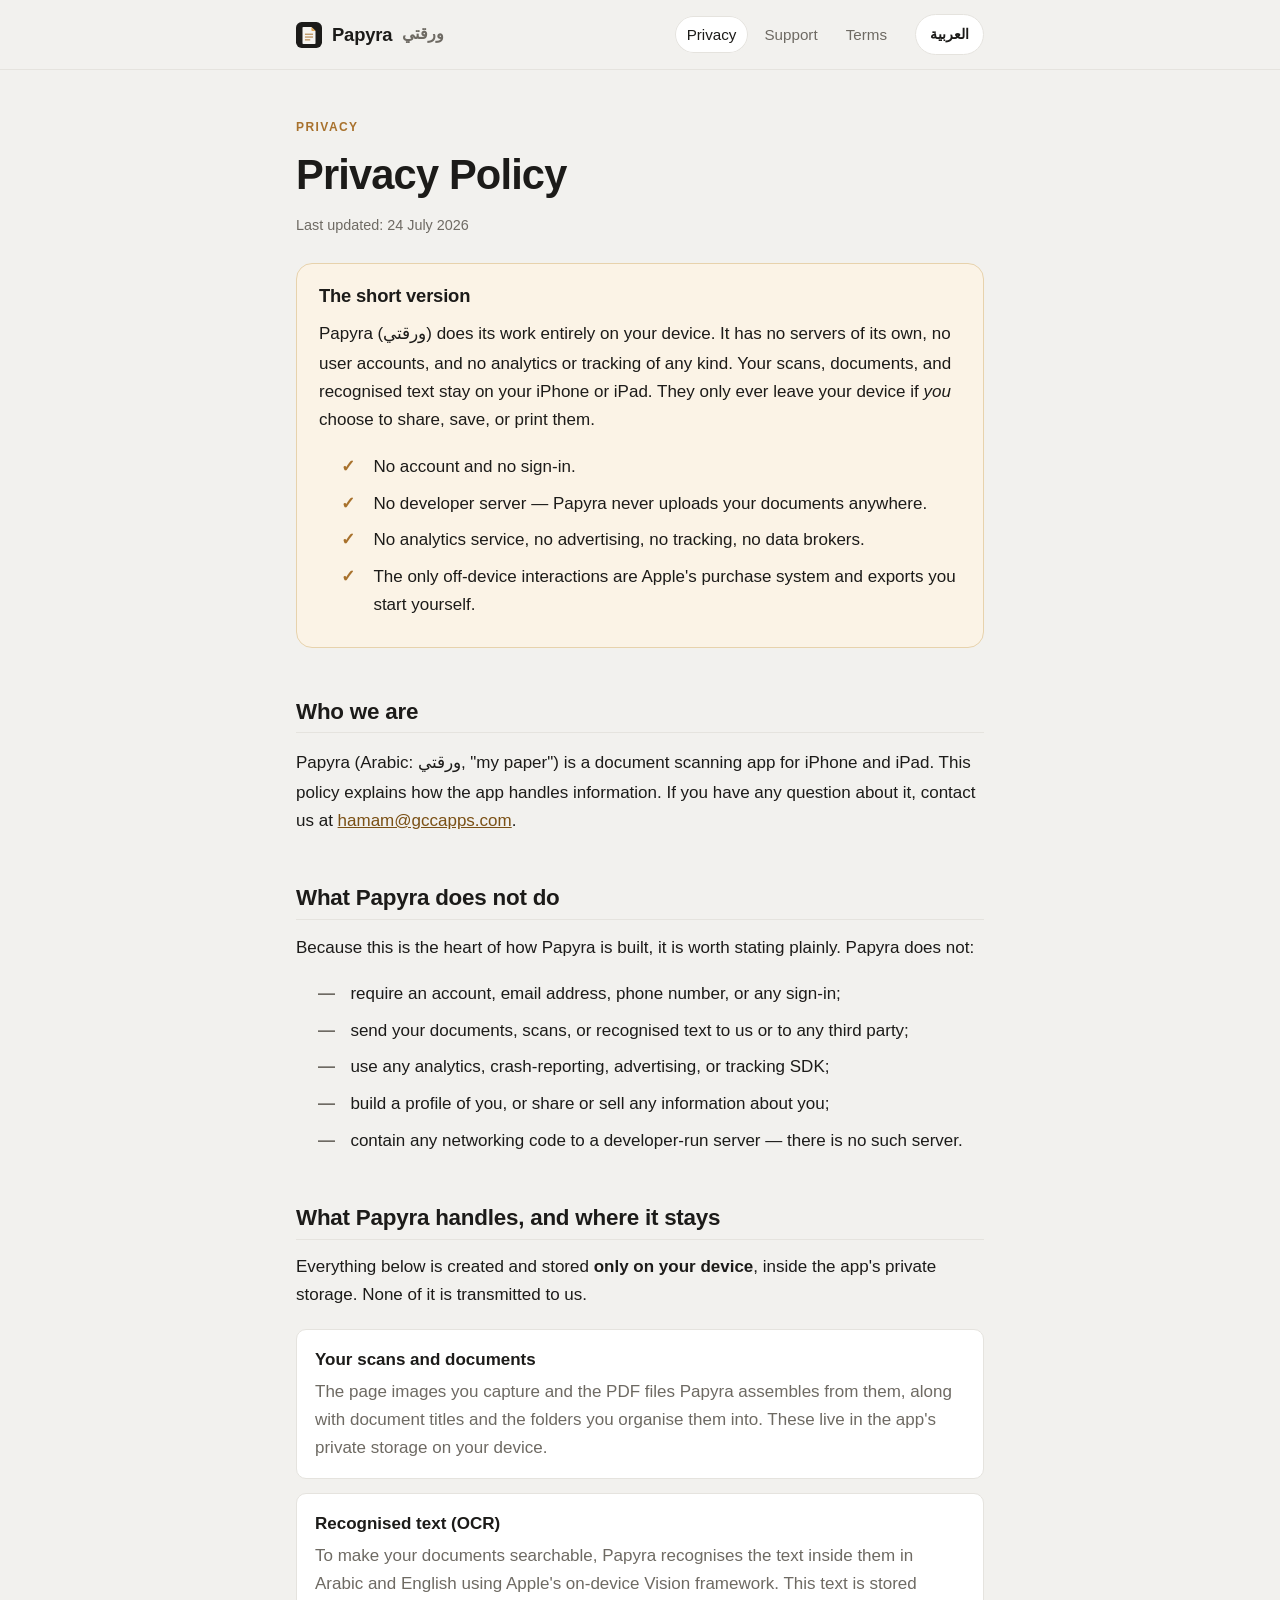
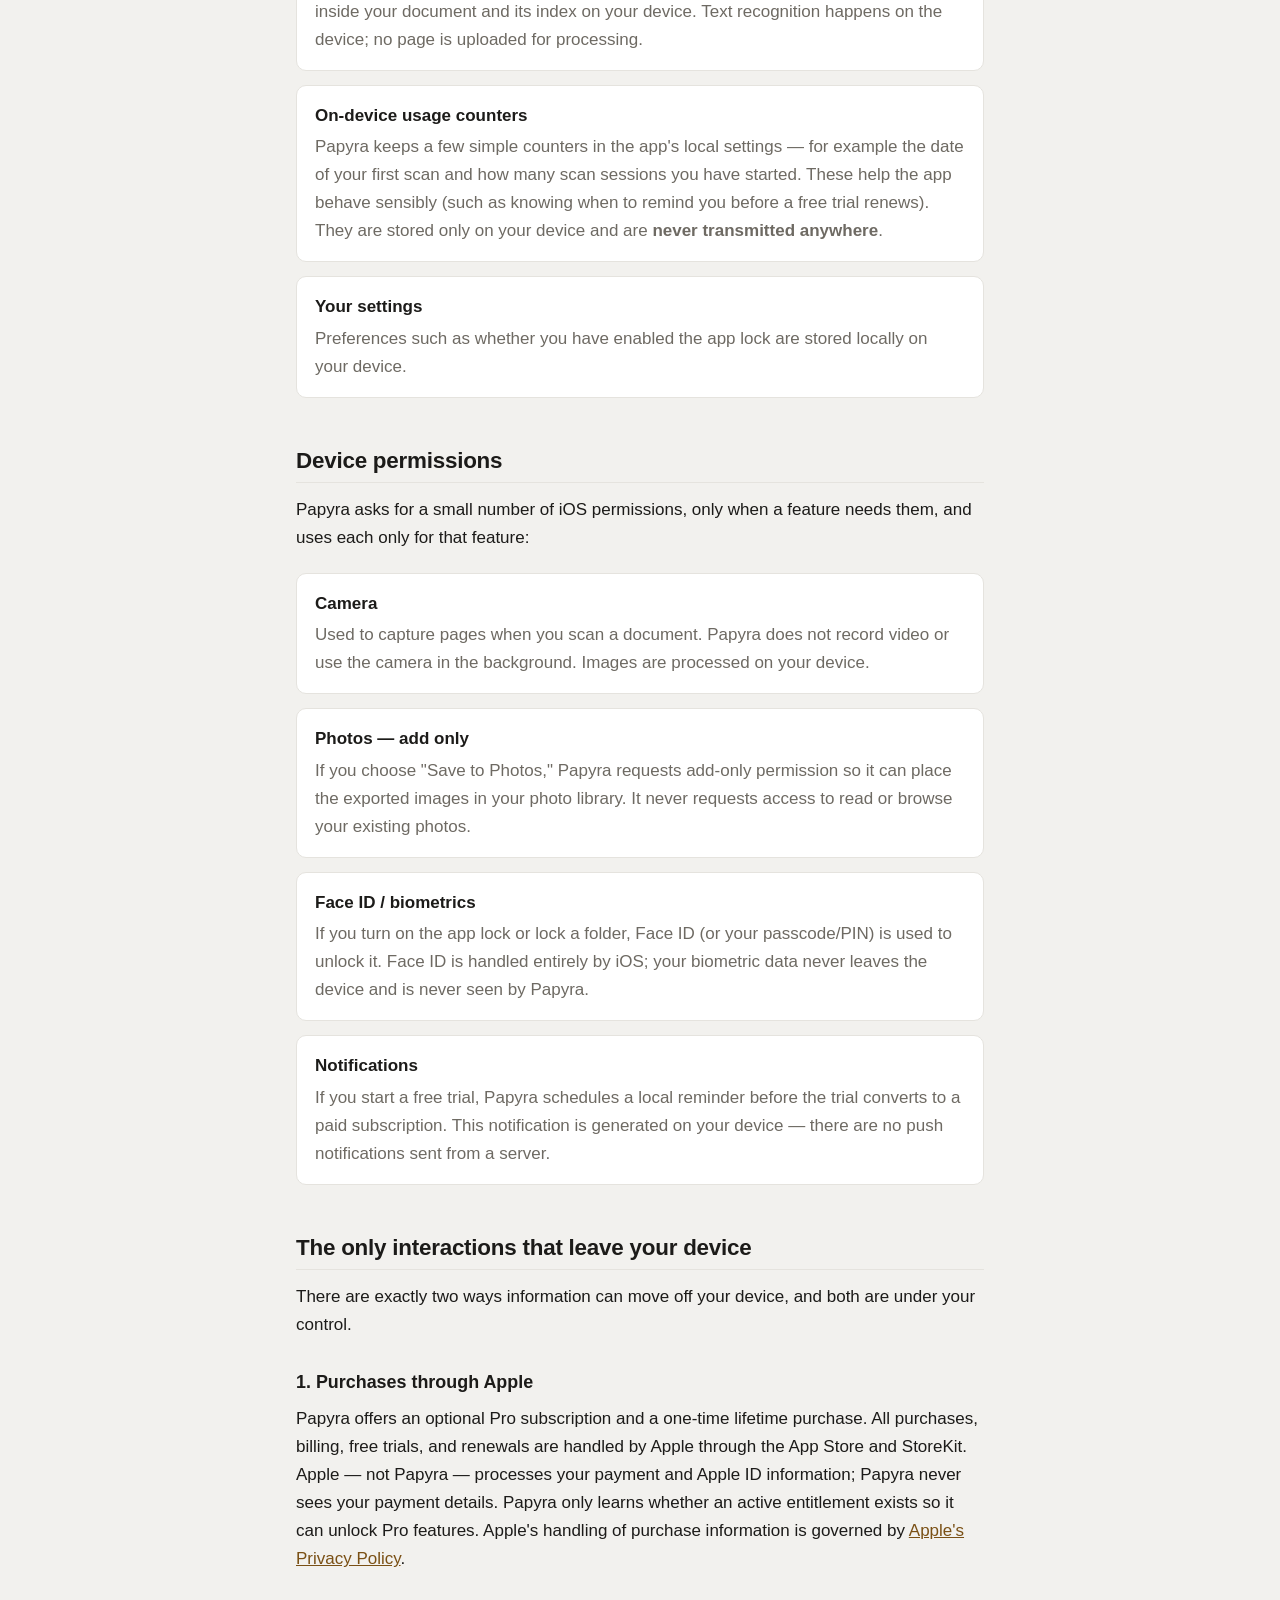
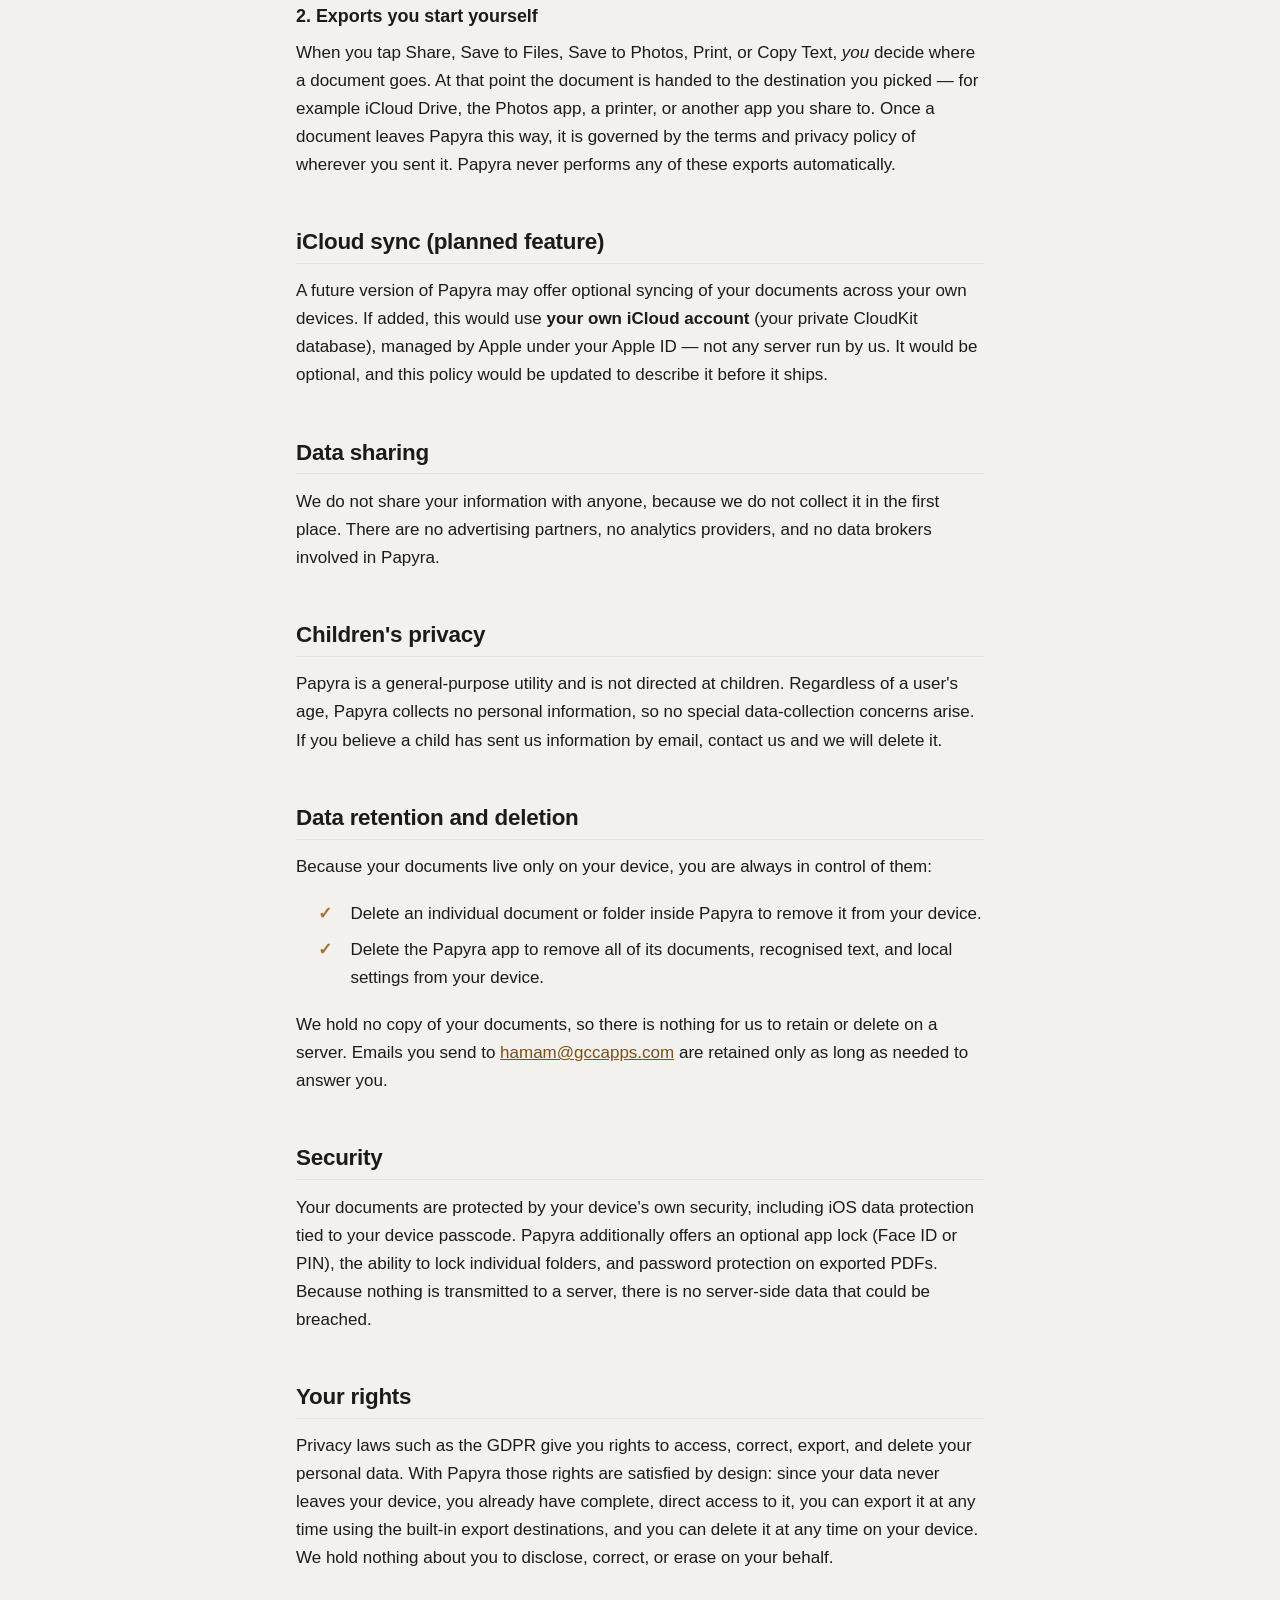
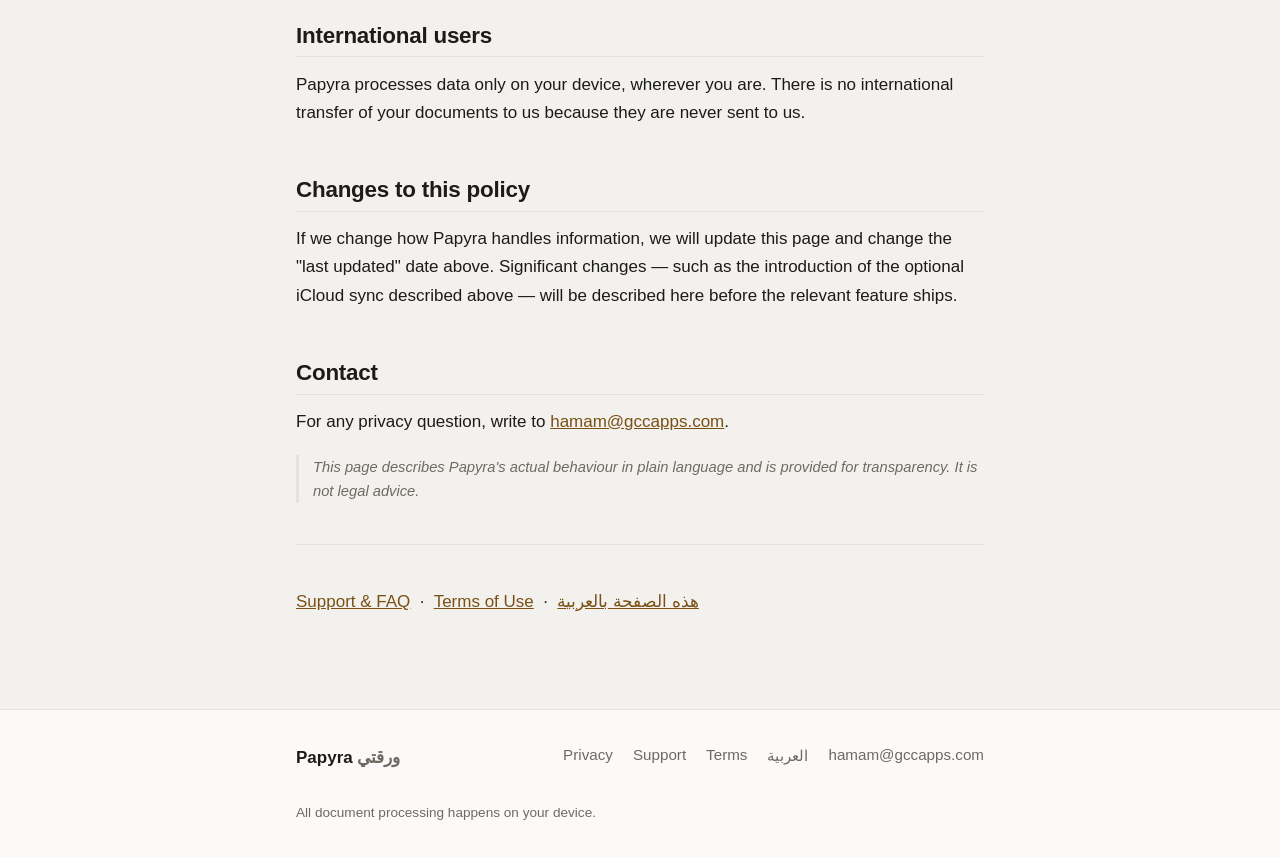
==== privacy/index.html @ 7daf8e12 "feat: bilingual privacy policy, support, and terms site for Papyra / ورقتي Static EN+AR (RTL) site f" ====
<!DOCTYPE html>
<html lang="en" dir="ltr">
<head>
  <meta charset="UTF-8">
  <meta name="viewport" content="width=device-width, initial-scale=1">
  <title>Privacy Policy — Papyra</title>
  <meta name="description" content="Papyra's privacy policy. Papyra processes every document on your device. No servers, no accounts, no analytics, no tracking. Your documents never leave your device unless you choose to share them.">
  <meta name="theme-color" content="#F2F1EE" media="(prefers-color-scheme: light)">
  <meta name="theme-color" content="#000000" media="(prefers-color-scheme: dark)">
  <link rel="icon" href="../assets/favicon.svg" type="image/svg+xml">
  <link rel="stylesheet" href="../assets/styles.css">
  <link rel="alternate" hreflang="en" href="../privacy/">
  <link rel="alternate" hreflang="ar" href="../ar/privacy/">
  <link rel="alternate" hreflang="x-default" href="../privacy/">
</head>
<body>
  <a class="skip-link" href="#main">Skip to content</a>

  <header class="site-header">
    <div class="container">
      <a class="brand" href="../" aria-label="Papyra home">
        <img class="mark" src="../assets/favicon.svg" alt="" width="26" height="26">
        <span>Papyra</span>
        <span class="brand-ar" lang="ar">ورقتي</span>
      </a>
      <span class="header-spacer"></span>
      <nav class="site-nav" aria-label="Primary">
        <a href="../privacy/" aria-current="page">Privacy</a>
        <a href="../support/">Support</a>
        <a href="../terms/">Terms</a>
      </nav>
      <a class="lang-switch" href="../ar/privacy/" lang="ar" hreflang="ar" rel="alternate">العربية</a>
    </div>
  </header>

  <main id="main">
    <article class="container page prose" aria-labelledby="title">
      <p class="eyebrow">Privacy</p>
      <h1 id="title">Privacy Policy</h1>
      <p class="updated">Last updated: 24 July 2026</p>

      <div class="callout">
        <h2>The short version</h2>
        <p>Papyra (<span lang="ar">ورقتي</span>) does its work entirely on your device. It has no servers of its own, no user accounts, and no analytics or tracking of any kind. Your scans, documents, and recognised text stay on your iPhone or iPad. They only ever leave your device if <em>you</em> choose to share, save, or print them.</p>
        <ul class="ticks">
          <li>No account and no sign-in.</li>
          <li>No developer server — Papyra never uploads your documents anywhere.</li>
          <li>No analytics service, no advertising, no tracking, no data brokers.</li>
          <li>The only off-device interactions are Apple's purchase system and exports you start yourself.</li>
        </ul>
      </div>

      <h2>Who we are</h2>
      <p>Papyra (Arabic: <span lang="ar">ورقتي</span>, "my paper") is a document scanning app for iPhone and iPad. This policy explains how the app handles information. If you have any question about it, contact us at <a href="mailto:hamam@gccapps.com">hamam@gccapps.com</a>.</p>

      <h2>What Papyra does not do</h2>
      <p>Because this is the heart of how Papyra is built, it is worth stating plainly. Papyra does not:</p>
      <ul class="nots">
        <li>require an account, email address, phone number, or any sign-in;</li>
        <li>send your documents, scans, or recognised text to us or to any third party;</li>
        <li>use any analytics, crash-reporting, advertising, or tracking SDK;</li>
        <li>build a profile of you, or share or sell any information about you;</li>
        <li>contain any networking code to a developer-run server — there is no such server.</li>
      </ul>

      <h2>What Papyra handles, and where it stays</h2>
      <p>Everything below is created and stored <strong>only on your device</strong>, inside the app's private storage. None of it is transmitted to us.</p>
      <div class="deflist">
        <div class="row">
          <p class="k">Your scans and documents</p>
          <p class="v">The page images you capture and the PDF files Papyra assembles from them, along with document titles and the folders you organise them into. These live in the app's private storage on your device.</p>
        </div>
        <div class="row">
          <p class="k">Recognised text (OCR)</p>
          <p class="v">To make your documents searchable, Papyra recognises the text inside them in Arabic and English using Apple's on-device Vision framework. This text is stored inside your document and its index on your device. Text recognition happens on the device; no page is uploaded for processing.</p>
        </div>
        <div class="row">
          <p class="k">On-device usage counters</p>
          <p class="v">Papyra keeps a few simple counters in the app's local settings — for example the date of your first scan and how many scan sessions you have started. These help the app behave sensibly (such as knowing when to remind you before a free trial renews). They are stored only on your device and are <strong>never transmitted anywhere</strong>.</p>
        </div>
        <div class="row">
          <p class="k">Your settings</p>
          <p class="v">Preferences such as whether you have enabled the app lock are stored locally on your device.</p>
        </div>
      </div>

      <h2>Device permissions</h2>
      <p>Papyra asks for a small number of iOS permissions, only when a feature needs them, and uses each only for that feature:</p>
      <div class="deflist">
        <div class="row">
          <p class="k">Camera</p>
          <p class="v">Used to capture pages when you scan a document. Papyra does not record video or use the camera in the background. Images are processed on your device.</p>
        </div>
        <div class="row">
          <p class="k">Photos — add only</p>
          <p class="v">If you choose "Save to Photos," Papyra requests add-only permission so it can place the exported images in your photo library. It never requests access to read or browse your existing photos.</p>
        </div>
        <div class="row">
          <p class="k">Face ID / biometrics</p>
          <p class="v">If you turn on the app lock or lock a folder, Face ID (or your passcode/PIN) is used to unlock it. Face ID is handled entirely by iOS; your biometric data never leaves the device and is never seen by Papyra.</p>
        </div>
        <div class="row">
          <p class="k">Notifications</p>
          <p class="v">If you start a free trial, Papyra schedules a local reminder before the trial converts to a paid subscription. This notification is generated on your device — there are no push notifications sent from a server.</p>
        </div>
      </div>

      <h2>The only interactions that leave your device</h2>
      <p>There are exactly two ways information can move off your device, and both are under your control.</p>

      <h3>1. Purchases through Apple</h3>
      <p>Papyra offers an optional Pro subscription and a one-time lifetime purchase. All purchases, billing, free trials, and renewals are handled by Apple through the App Store and StoreKit. Apple — not Papyra — processes your payment and Apple ID information; Papyra never sees your payment details. Papyra only learns whether an active entitlement exists so it can unlock Pro features. Apple's handling of purchase information is governed by <a href="https://www.apple.com/legal/privacy/" rel="noopener" target="_blank">Apple's Privacy Policy</a>.</p>

      <h3>2. Exports you start yourself</h3>
      <p>When you tap Share, Save to Files, Save to Photos, Print, or Copy Text, <em>you</em> decide where a document goes. At that point the document is handed to the destination you picked — for example iCloud Drive, the Photos app, a printer, or another app you share to. Once a document leaves Papyra this way, it is governed by the terms and privacy policy of wherever you sent it. Papyra never performs any of these exports automatically.</p>

      <h2>iCloud sync (planned feature)</h2>
      <p>A future version of Papyra may offer optional syncing of your documents across your own devices. If added, this would use <strong>your own iCloud account</strong> (your private CloudKit database), managed by Apple under your Apple ID — not any server run by us. It would be optional, and this policy would be updated to describe it before it ships.</p>

      <h2>Data sharing</h2>
      <p>We do not share your information with anyone, because we do not collect it in the first place. There are no advertising partners, no analytics providers, and no data brokers involved in Papyra.</p>

      <h2>Children's privacy</h2>
      <p>Papyra is a general-purpose utility and is not directed at children. Regardless of a user's age, Papyra collects no personal information, so no special data-collection concerns arise. If you believe a child has sent us information by email, contact us and we will delete it.</p>

      <h2>Data retention and deletion</h2>
      <p>Because your documents live only on your device, you are always in control of them:</p>
      <ul class="ticks">
        <li>Delete an individual document or folder inside Papyra to remove it from your device.</li>
        <li>Delete the Papyra app to remove all of its documents, recognised text, and local settings from your device.</li>
      </ul>
      <p>We hold no copy of your documents, so there is nothing for us to retain or delete on a server. Emails you send to <a href="mailto:hamam@gccapps.com">hamam@gccapps.com</a> are retained only as long as needed to answer you.</p>

      <h2>Security</h2>
      <p>Your documents are protected by your device's own security, including iOS data protection tied to your device passcode. Papyra additionally offers an optional app lock (Face ID or PIN), the ability to lock individual folders, and password protection on exported PDFs. Because nothing is transmitted to a server, there is no server-side data that could be breached.</p>

      <h2>Your rights</h2>
      <p>Privacy laws such as the GDPR give you rights to access, correct, export, and delete your personal data. With Papyra those rights are satisfied by design: since your data never leaves your device, you already have complete, direct access to it, you can export it at any time using the built-in export destinations, and you can delete it at any time on your device. We hold nothing about you to disclose, correct, or erase on your behalf.</p>

      <h2>International users</h2>
      <p>Papyra processes data only on your device, wherever you are. There is no international transfer of your documents to us because they are never sent to us.</p>

      <h2>Changes to this policy</h2>
      <p>If we change how Papyra handles information, we will update this page and change the "last updated" date above. Significant changes — such as the introduction of the optional iCloud sync described above — will be described here before the relevant feature ships.</p>

      <h2>Contact</h2>
      <p>For any privacy question, write to <a href="mailto:hamam@gccapps.com">hamam@gccapps.com</a>.</p>

      <p class="note">This page describes Papyra's actual behaviour in plain language and is provided for transparency. It is not legal advice.</p>

      <hr class="rule">
      <p><a href="../support/">Support &amp; FAQ</a> &nbsp;·&nbsp; <a href="../terms/">Terms of Use</a> &nbsp;·&nbsp; <a href="../ar/privacy/" lang="ar" hreflang="ar">هذه الصفحة بالعربية</a></p>
    </article>
  </main>

  <footer class="site-footer">
    <div class="container">
      <div class="foot-brand">Papyra <span class="ar" lang="ar">ورقتي</span></div>
      <nav aria-label="Footer">
        <a href="../privacy/">Privacy</a>
        <a href="../support/">Support</a>
        <a href="../terms/">Terms</a>
        <a href="../ar/privacy/" lang="ar" hreflang="ar">العربية</a>
        <a href="mailto:hamam@gccapps.com">hamam@gccapps.com</a>
      </nav>
      <p class="fine">All document processing happens on your device.</p>
    </div>
  </footer>
</body>
</html>
---- assets/styles.css ----
/* Papyra / ورقتي — shared site styles
   Paper & ink theme, warm amber-gold accent, mirrored from the app's design tokens
   (DesignSystem/Tokens/Colors.swift). Logical properties only, so one sheet serves
   both LTR (English) and RTL (Arabic). Light + dark via prefers-color-scheme. */

:root {
  /* Light — "paper" */
  --bg: #F2F1EE;
  --surface: #FFFFFF;
  --surface-2: #FBFAF8;
  --separator: #E5E3DE;
  --text: #1C1B19;
  --text-2: #6E6A63;
  --accent: #A8712C;        /* brand accent — decorative: rules, icons, marks */
  --link: #7A5015;          /* text links — darker for AA on paper */
  --btn-bg: #8A5D22;
  --btn-text: #FFFFFF;
  --callout-bg: #FBF3E6;
  --callout-border: #E7D2AC;
  --shadow: 0 1px 2px rgba(28, 27, 25, .05), 0 8px 24px rgba(28, 27, 25, .06);

  --maxw: 46rem;
  --maxw-wide: 60rem;
  --radius: 16px;
  --radius-sm: 10px;
  --space: 8px;

  --font: -apple-system, BlinkMacSystemFont, "SF Pro Text", "SF Pro", "Segoe UI", Roboto, Helvetica, Arial, sans-serif;
  --font-ar: "SF Arabic", "Geeza Pro", "Noto Naskh Arabic", "Noto Kufi Arabic", "Segoe UI", Tahoma, sans-serif;
}

@media (prefers-color-scheme: dark) {
  :root {
    --bg: #000000;
    --surface: #1C1C1E;
    --surface-2: #161618;
    --separator: #38383A;
    --text: #F5F3EF;
    --text-2: #A8A29B;
    --accent: #E0A857;
    --link: #E9BE7C;
    --btn-bg: #E0A857;
    --btn-text: #1C1B19;
    --callout-bg: #211B10;
    --callout-border: #4A3D22;
    --shadow: 0 1px 2px rgba(0, 0, 0, .4), 0 8px 24px rgba(0, 0, 0, .5);
  }
}

*, *::before, *::after { box-sizing: border-box; }

html { -webkit-text-size-adjust: 100%; }

body {
  margin: 0;
  font-family: var(--font);
  font-size: 17px;
  line-height: 1.65;
  color: var(--text);
  background: var(--bg);
  -webkit-font-smoothing: antialiased;
  text-rendering: optimizeLegibility;
}

[lang="ar"], [dir="rtl"] {
  font-family: var(--font-ar);
  line-height: 1.9;
}

/* Skip link for keyboard / screen-reader users */
.skip-link {
  position: absolute;
  inset-inline-start: -999px;
  inset-block-start: 0;
  background: var(--btn-bg);
  color: var(--btn-text);
  padding: 10px 16px;
  border-radius: 0 0 var(--radius-sm) var(--radius-sm);
  z-index: 100;
  text-decoration: none;
}
.skip-link:focus { inset-inline-start: 0; }

a { color: var(--link); }
a:hover { text-decoration-thickness: 2px; }

:focus-visible {
  outline: 3px solid var(--accent);
  outline-offset: 2px;
  border-radius: 4px;
}

/* ---------- Layout ---------- */
.container {
  width: 100%;
  max-width: var(--maxw);
  margin-inline: auto;
  padding-inline: 24px;
}
.container-wide { max-width: var(--maxw-wide); }

/* ---------- Header ---------- */
.site-header {
  border-block-end: 1px solid var(--separator);
  background: color-mix(in srgb, var(--bg) 88%, transparent);
  position: sticky;
  inset-block-start: 0;
  z-index: 20;
  backdrop-filter: saturate(150%) blur(12px);
  -webkit-backdrop-filter: saturate(150%) blur(12px);
}
.site-header .container {
  display: flex;
  align-items: center;
  gap: 16px;
  flex-wrap: wrap;
  padding-block: 14px;
}
.brand {
  display: inline-flex;
  align-items: center;
  gap: 10px;
  text-decoration: none;
  color: var(--text);
  font-weight: 700;
  font-size: 1.15rem;
  letter-spacing: -.01em;
}
.brand:hover { text-decoration: none; }
.brand .mark { inline-size: 26px; block-size: 26px; flex: none; }
.brand .brand-ar {
  font-family: var(--font-ar);
  color: var(--text-2);
  font-weight: 600;
  font-size: 1rem;
}
.header-spacer { flex: 1 1 auto; }

.site-nav {
  display: flex;
  align-items: center;
  gap: 4px;
  flex-wrap: wrap;
}
.site-nav a {
  color: var(--text-2);
  text-decoration: none;
  padding: 6px 12px;
  border-radius: 999px;
  font-size: .95rem;
  font-weight: 500;
}
.site-nav a:hover { color: var(--text); background: var(--surface); }
.site-nav a[aria-current="page"] {
  color: var(--text);
  background: var(--surface);
  box-shadow: inset 0 0 0 1px var(--separator);
}

.lang-switch {
  display: inline-flex;
  align-items: center;
  gap: 6px;
  padding: 6px 14px;
  border-radius: 999px;
  border: 1px solid var(--separator);
  background: var(--surface);
  color: var(--text);
  text-decoration: none;
  font-weight: 600;
  font-size: .9rem;
}
.lang-switch:hover { border-color: var(--accent); text-decoration: none; }

/* ---------- Main / prose ---------- */
main { display: block; }
.page { padding-block: 48px 8px; }

h1 {
  font-size: clamp(1.9rem, 1.4rem + 2vw, 2.6rem);
  line-height: 1.15;
  letter-spacing: -.02em;
  margin: 0 0 .35em;
}
h2 {
  font-size: 1.4rem;
  line-height: 1.25;
  letter-spacing: -.01em;
  margin: 2.2em 0 .6em;
  padding-block-end: .3em;
  border-block-end: 1px solid var(--separator);
}
h3 { font-size: 1.12rem; margin: 1.6em 0 .4em; }
p, li { color: var(--text); }
.prose p, .prose ul, .prose ol { margin: 0 0 1.1em; }
.prose ul, .prose ol { padding-inline-start: 1.3em; }
.prose li { margin-block: .35em; }
.lede {
  font-size: 1.2rem;
  color: var(--text-2);
  margin-block: 0 1.5em;
}
.eyebrow {
  text-transform: uppercase;
  letter-spacing: .12em;
  font-size: .75rem;
  font-weight: 700;
  color: var(--accent);
  margin: 0 0 .6em;
}
.updated {
  color: var(--text-2);
  font-size: .9rem;
  margin-block-start: 0;
}

/* Checkmark bullet list */
.ticks { list-style: none; padding-inline-start: 0; }
.ticks li {
  position: relative;
  padding-inline-start: 1.9em;
  margin-block: .5em;
}
.ticks li::before {
  content: "✓";
  position: absolute;
  inset-inline-start: 0;
  color: var(--accent);
  font-weight: 700;
}
/* "does not" list uses a dot to avoid implying these happen */
.nots { list-style: none; padding-inline-start: 0; }
.nots li {
  position: relative;
  padding-inline-start: 1.9em;
  margin-block: .5em;
}
.nots li::before {
  content: "—";
  position: absolute;
  inset-inline-start: 0;
  color: var(--text-2);
  font-weight: 700;
}

/* ---------- Callout ---------- */
.callout {
  background: var(--callout-bg);
  border: 1px solid var(--callout-border);
  border-radius: var(--radius);
  padding: 20px 22px;
  margin-block: 1.5em;
}
.callout > :first-child { margin-block-start: 0; }
.callout > :last-child { margin-block-end: 0; }
.callout h2 { border: 0; padding: 0; margin-block-start: 0; font-size: 1.15rem; }

/* Permission / definition rows */
.deflist { display: grid; gap: 14px; margin-block: 1.2em; }
.deflist .row {
  background: var(--surface);
  border: 1px solid var(--separator);
  border-radius: var(--radius-sm);
  padding: 16px 18px;
}
.deflist .row .k { font-weight: 700; margin: 0 0 .2em; }
.deflist .row .v { color: var(--text-2); margin: 0; }

/* ---------- Cards (landing) ---------- */
.cards {
  display: grid;
  grid-template-columns: repeat(auto-fit, minmax(15rem, 1fr));
  gap: 16px;
  margin-block: 1.5em;
}
.card {
  display: block;
  background: var(--surface);
  border: 1px solid var(--separator);
  border-radius: var(--radius);
  padding: 22px;
  text-decoration: none;
  color: var(--text);
  box-shadow: var(--shadow);
  transition: transform .15s ease, border-color .15s ease;
}
.card:hover { transform: translateY(-2px); border-color: var(--accent); text-decoration: none; }
.card h3 { margin: 0 0 .3em; }
.card p { color: var(--text-2); margin: 0; }
.card .card-cta { color: var(--link); font-weight: 600; margin-block-start: .8em; display: inline-block; }

/* ---------- Buttons ---------- */
.btn {
  display: inline-flex;
  align-items: center;
  gap: 8px;
  background: var(--btn-bg);
  color: var(--btn-text);
  font-weight: 700;
  font-size: 1.02rem;
  text-decoration: none;
  padding: 12px 22px;
  border-radius: 999px;
  border: 0;
}
.btn:hover { text-decoration: none; filter: brightness(1.05); }
.btn-secondary {
  background: var(--surface);
  color: var(--text);
  border: 1px solid var(--separator);
}
.btn-row { display: flex; flex-wrap: wrap; gap: 12px; margin-block: 1.3em; }

/* ---------- Hero (landing) ---------- */
.hero { text-align: center; padding-block: 64px 24px; }
.hero .logo { inline-size: 76px; block-size: 76px; margin-block-end: 20px; }
.hero .wordmark {
  font-size: clamp(2.4rem, 1.8rem + 3vw, 3.4rem);
  font-weight: 800;
  letter-spacing: -.03em;
  margin: 0;
}
.hero .wordmark .ar { font-family: var(--font-ar); font-weight: 700; }
.hero .subtitle { color: var(--text-2); font-size: 1.25rem; margin-block: .5em 0; }
.hero .pitch {
  max-width: 34rem;
  margin-inline: auto;
  margin-block: 1em 0;
  font-size: 1.1rem;
}

.trust-strip {
  display: flex;
  flex-wrap: wrap;
  justify-content: center;
  gap: 10px 12px;
  margin-block: 28px;
}
.trust-strip .chip {
  border: 1px solid var(--separator);
  background: var(--surface);
  color: var(--text);
  border-radius: 999px;
  padding: 8px 16px;
  font-size: .92rem;
  font-weight: 600;
}
.trust-strip .chip b { color: var(--accent); font-weight: 700; }

/* ---------- FAQ ---------- */
.faq { margin-block: 1.2em; display: grid; gap: 12px; }
.faq details {
  background: var(--surface);
  border: 1px solid var(--separator);
  border-radius: var(--radius-sm);
  overflow: hidden;
}
.faq summary {
  cursor: pointer;
  list-style: none;
  padding: 16px 18px;
  font-weight: 600;
  display: flex;
  align-items: center;
  justify-content: space-between;
  gap: 12px;
}
.faq summary::-webkit-details-marker { display: none; }
.faq summary::after {
  content: "";
  inline-size: 10px;
  block-size: 10px;
  flex: none;
  border-inline-end: 2px solid var(--text-2);
  border-block-end: 2px solid var(--text-2);
  transform: rotate(45deg);
  transition: transform .2s ease;
}
.faq details[open] summary::after { transform: rotate(-135deg); }
.faq summary:hover { color: var(--accent); }
.faq .answer { padding: 0 18px 18px; color: var(--text); }
.faq .answer > :first-child { margin-block-start: 0; }
.faq .answer > :last-child { margin-block-end: 0; }
.faq .answer p { margin-block: .6em; }

/* Ordered steps inside answers */
ol.steps { padding-inline-start: 1.3em; }
ol.steps li { margin-block: .4em; }

/* ---------- Contact block ---------- */
.contact-card {
  background: var(--surface);
  border: 1px solid var(--separator);
  border-radius: var(--radius);
  padding: 22px 24px;
  margin-block: 1.4em;
  box-shadow: var(--shadow);
}
.contact-card a { font-weight: 600; }

/* ---------- Footer ---------- */
.site-footer {
  margin-block-start: 64px;
  border-block-start: 1px solid var(--separator);
  background: var(--surface-2);
}
.site-footer .container {
  padding-block: 32px;
  display: flex;
  flex-wrap: wrap;
  gap: 20px 40px;
  align-items: flex-start;
  justify-content: space-between;
}
.site-footer .foot-brand { font-weight: 700; }
.site-footer .foot-brand .ar { font-family: var(--font-ar); color: var(--text-2); font-weight: 600; }
.site-footer nav { display: flex; flex-wrap: wrap; gap: 8px 20px; }
.site-footer nav a { color: var(--text-2); text-decoration: none; font-size: .95rem; }
.site-footer nav a:hover { color: var(--text); text-decoration: underline; }
.site-footer .fine { color: var(--text-2); font-size: .85rem; margin-block: 8px 0; width: 100%; }

hr.rule { border: 0; border-block-start: 1px solid var(--separator); margin-block: 2.4em; }

.note {
  color: var(--text-2);
  font-size: .92rem;
  font-style: italic;
  border-inline-start: 3px solid var(--separator);
  padding-inline-start: 14px;
  margin-block: 1.4em;
}

@media (prefers-reduced-motion: reduce) {
  * { transition: none !important; scroll-behavior: auto !important; }
}

@media (max-width: 520px) {
  body { font-size: 16px; }
  .container { padding-inline: 18px; }
  .site-nav a { padding: 6px 9px; }
}
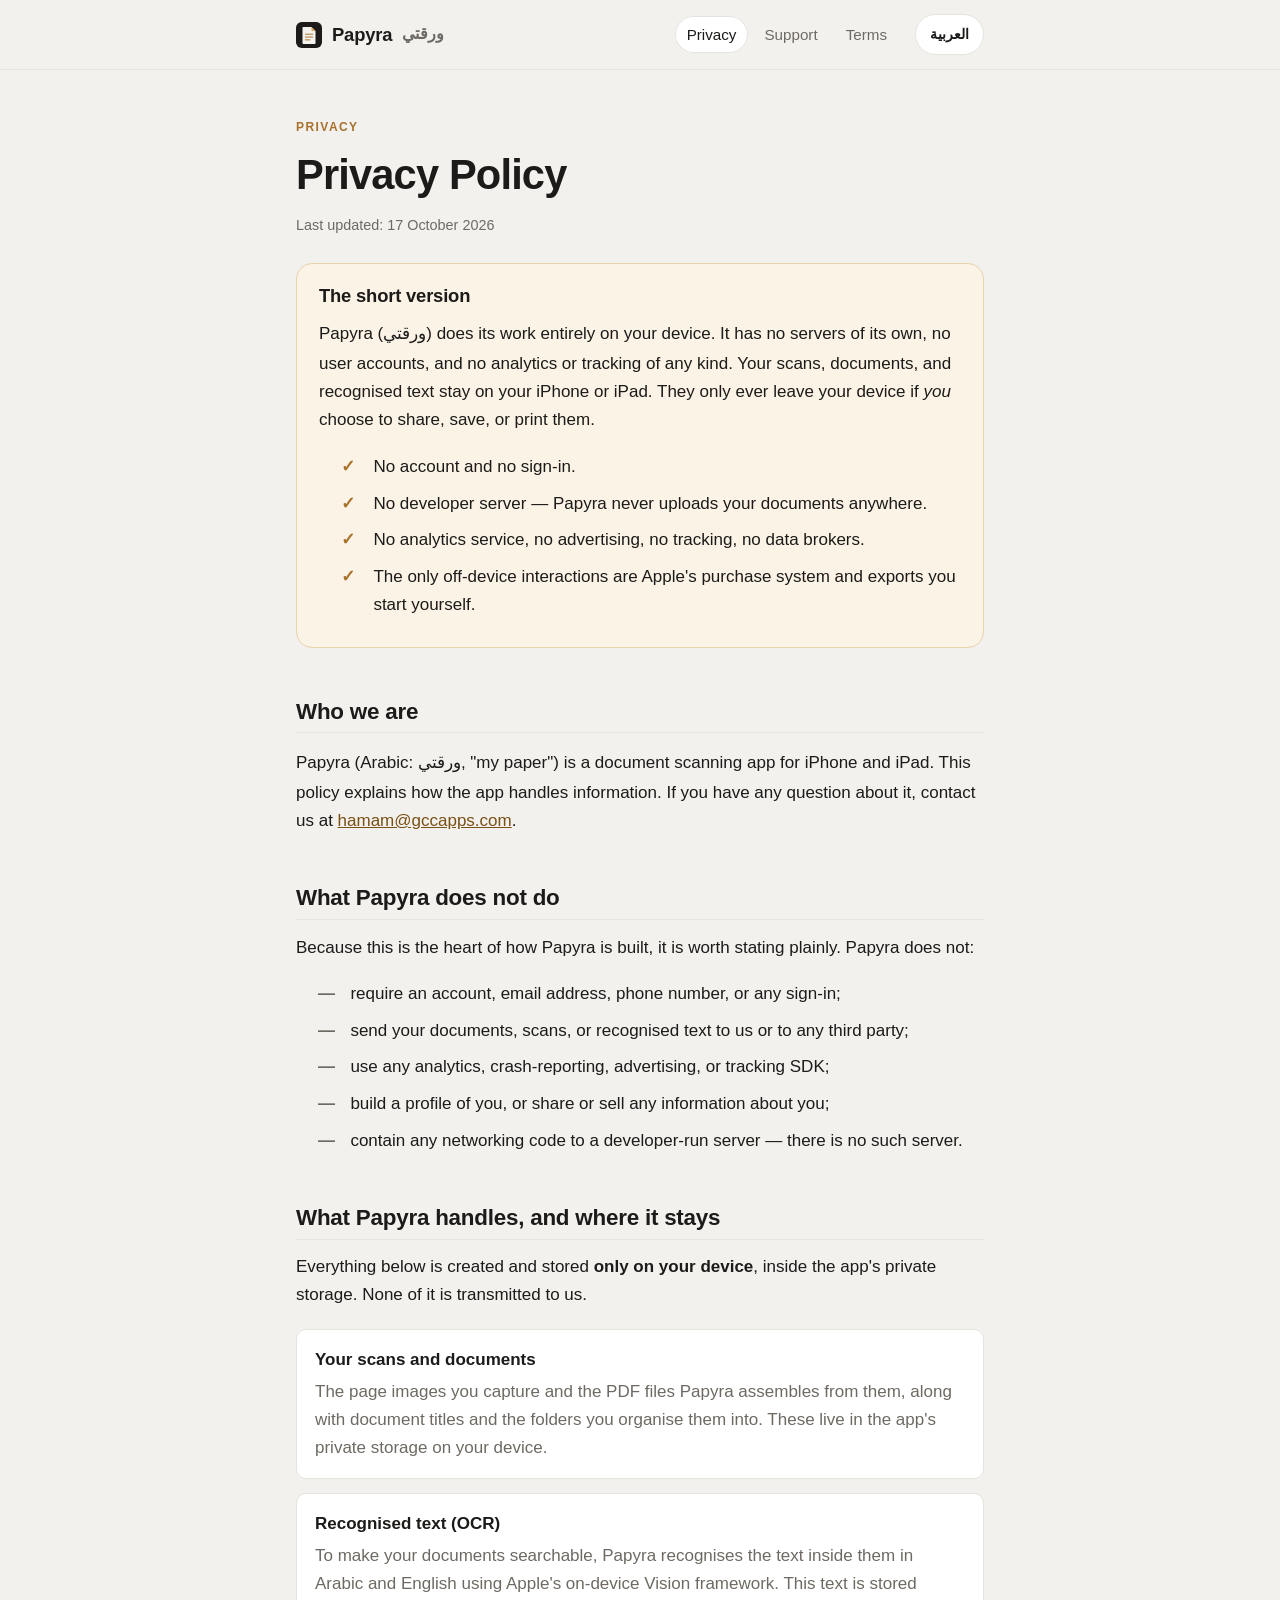
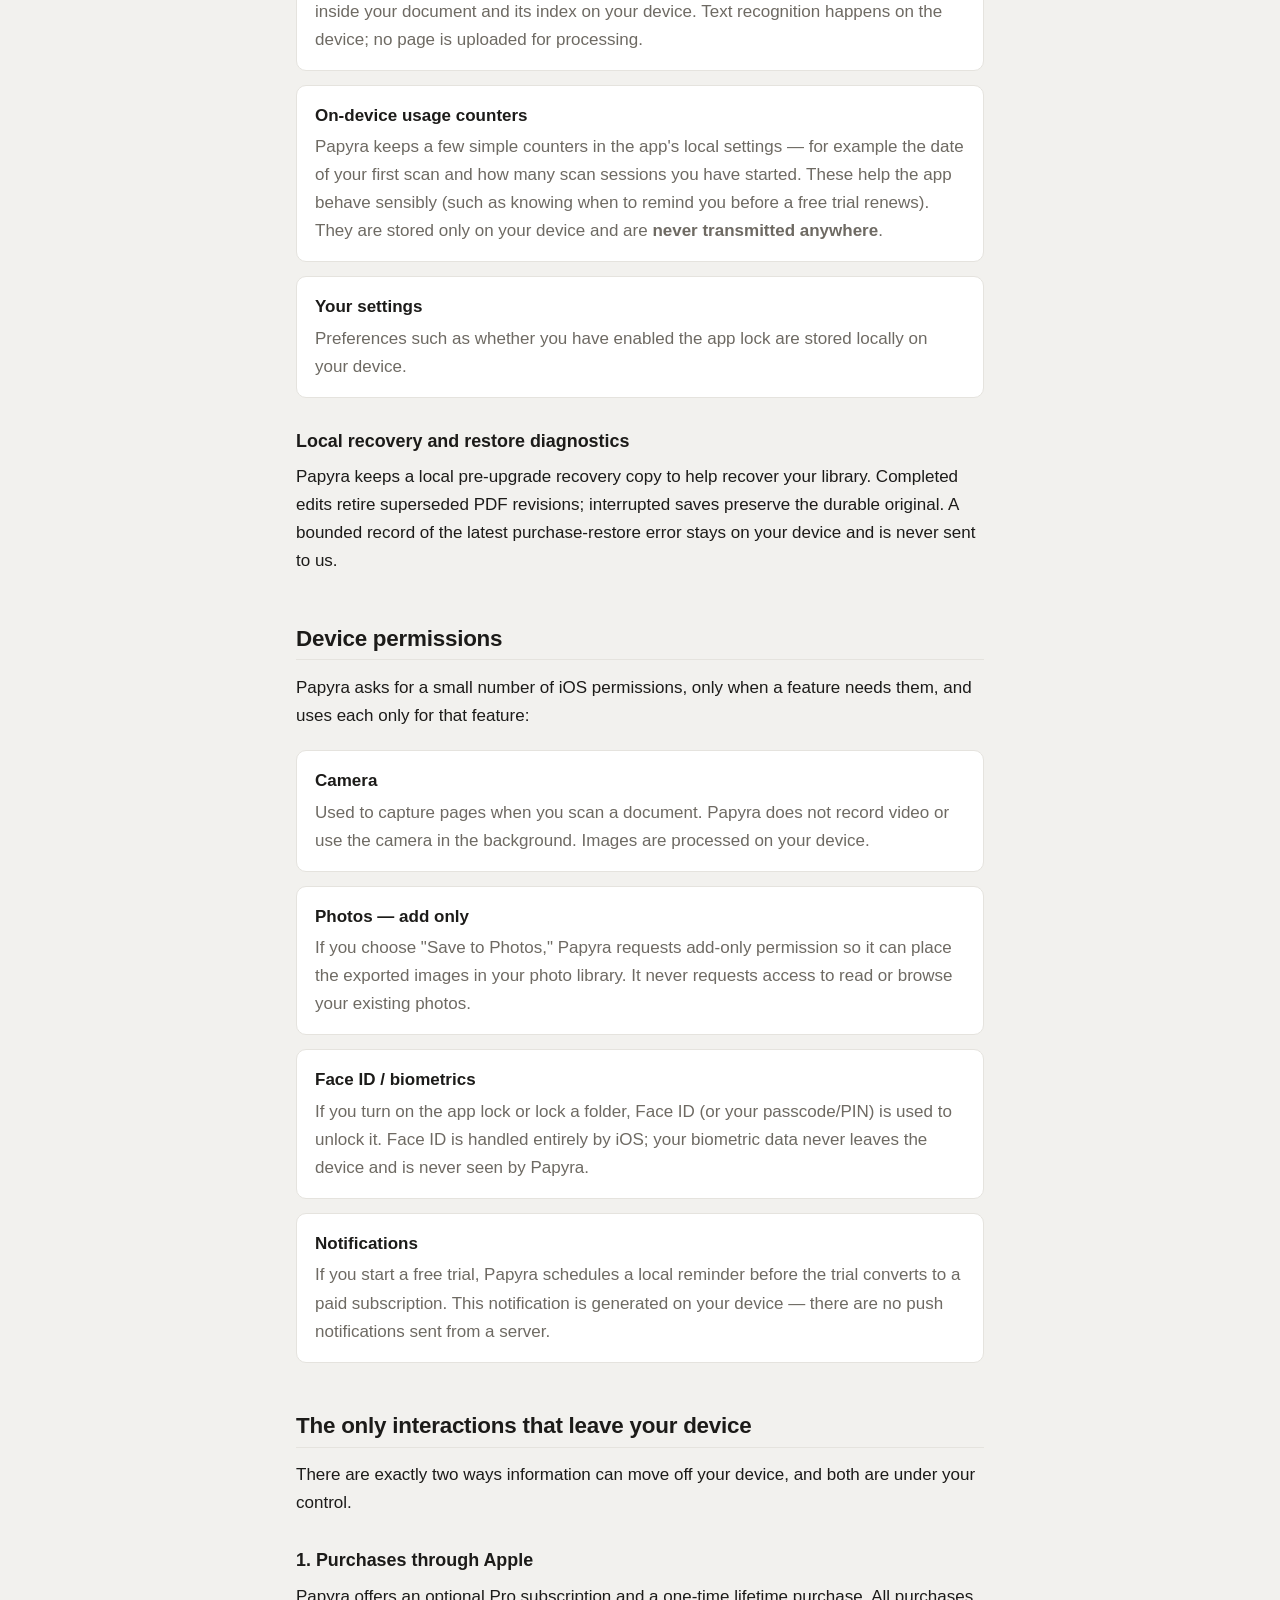
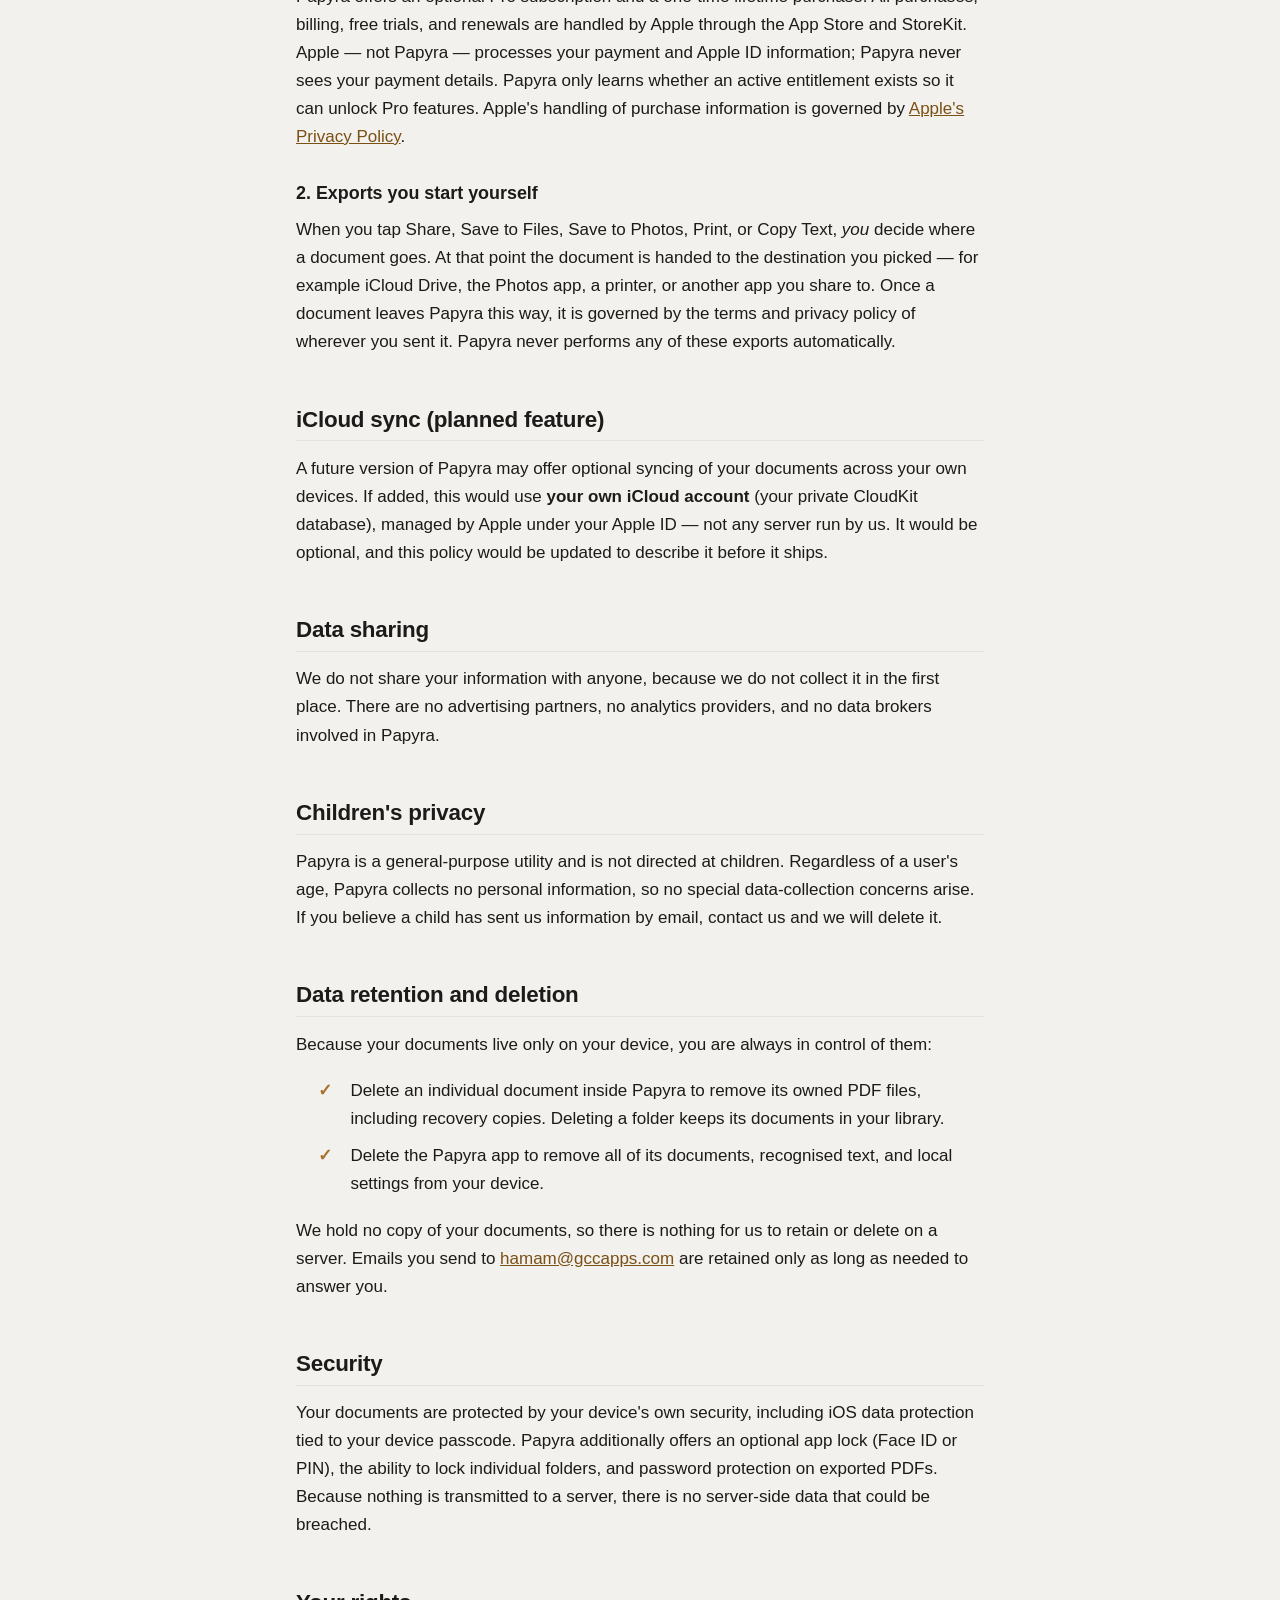
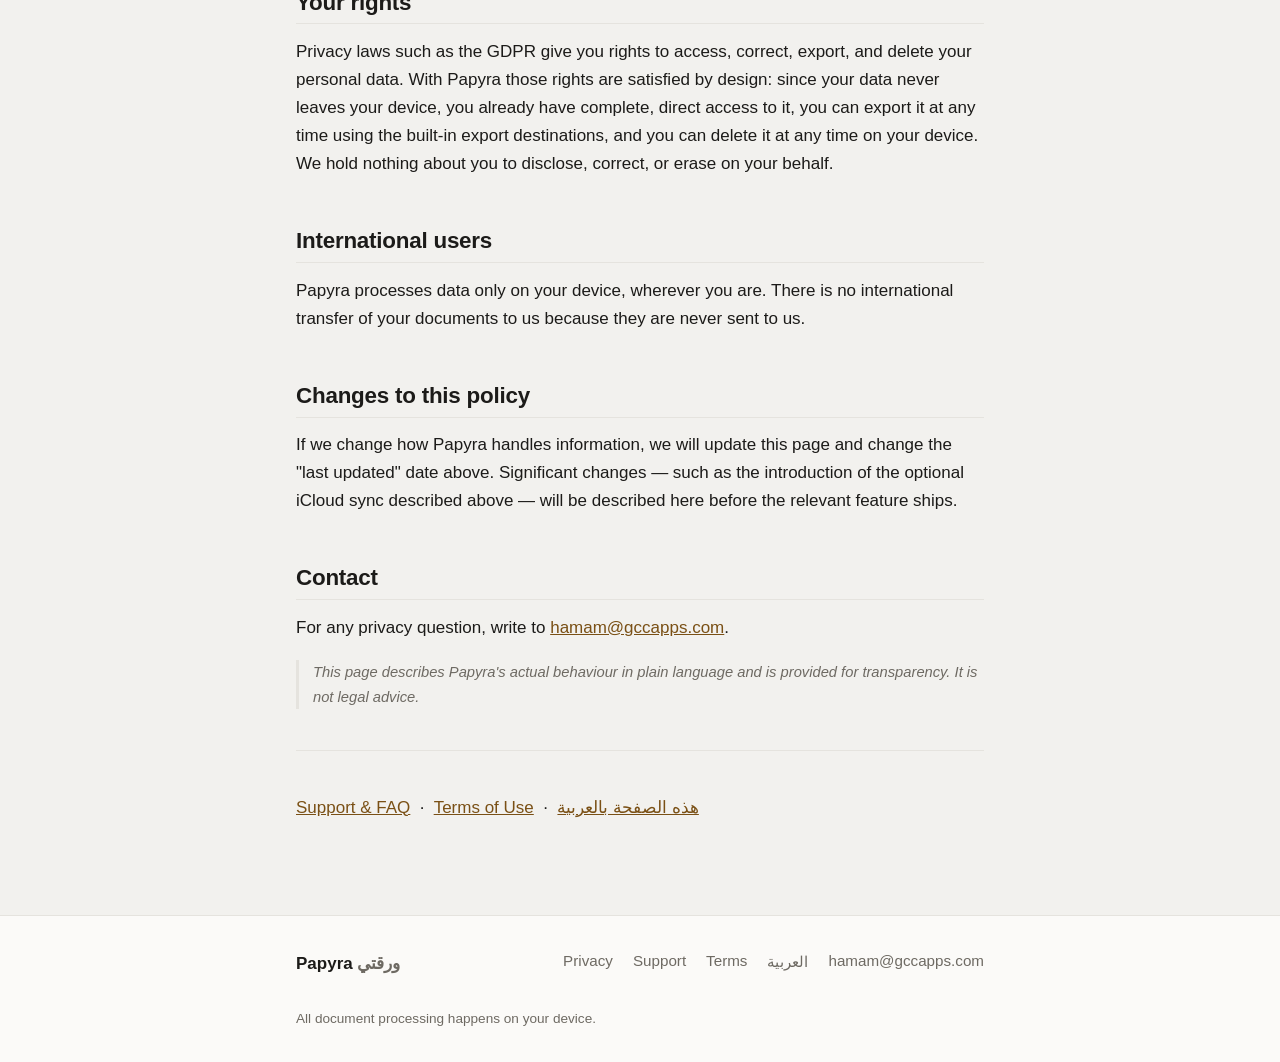
==== commit 214c1499: "fix: clarify local recovery and document deletion" ====
--- a/privacy/index.html
+++ b/privacy/index.html
@@ -37,7 +37,7 @@
     <article class="container page prose" aria-labelledby="title">
       <p class="eyebrow">Privacy</p>
       <h1 id="title">Privacy Policy</h1>
-      <p class="updated">Last updated: 24 July 2026</p>
+      <p class="updated">Last updated: 17 October 2026</p>
 
       <div class="callout">
         <h2>The short version</h2>
@@ -84,6 +84,9 @@
         </div>
       </div>
 
+      <h3>Local recovery and restore diagnostics</h3>
+      <p>Papyra keeps a local pre-upgrade recovery copy to help recover your library. Completed edits retire superseded PDF revisions; interrupted saves preserve the durable original. A bounded record of the latest purchase-restore error stays on your device and is never sent to us.</p>
+
       <h2>Device permissions</h2>
       <p>Papyra asks for a small number of iOS permissions, only when a feature needs them, and uses each only for that feature:</p>
       <div class="deflist">
@@ -126,7 +129,7 @@
       <h2>Data retention and deletion</h2>
       <p>Because your documents live only on your device, you are always in control of them:</p>
       <ul class="ticks">
-        <li>Delete an individual document or folder inside Papyra to remove it from your device.</li>
+        <li>Delete an individual document inside Papyra to remove its owned PDF files, including recovery copies. Deleting a folder keeps its documents in your library.</li>
         <li>Delete the Papyra app to remove all of its documents, recognised text, and local settings from your device.</li>
       </ul>
       <p>We hold no copy of your documents, so there is nothing for us to retain or delete on a server. Emails you send to <a href="mailto:hamam@gccapps.com">hamam@gccapps.com</a> are retained only as long as needed to answer you.</p>
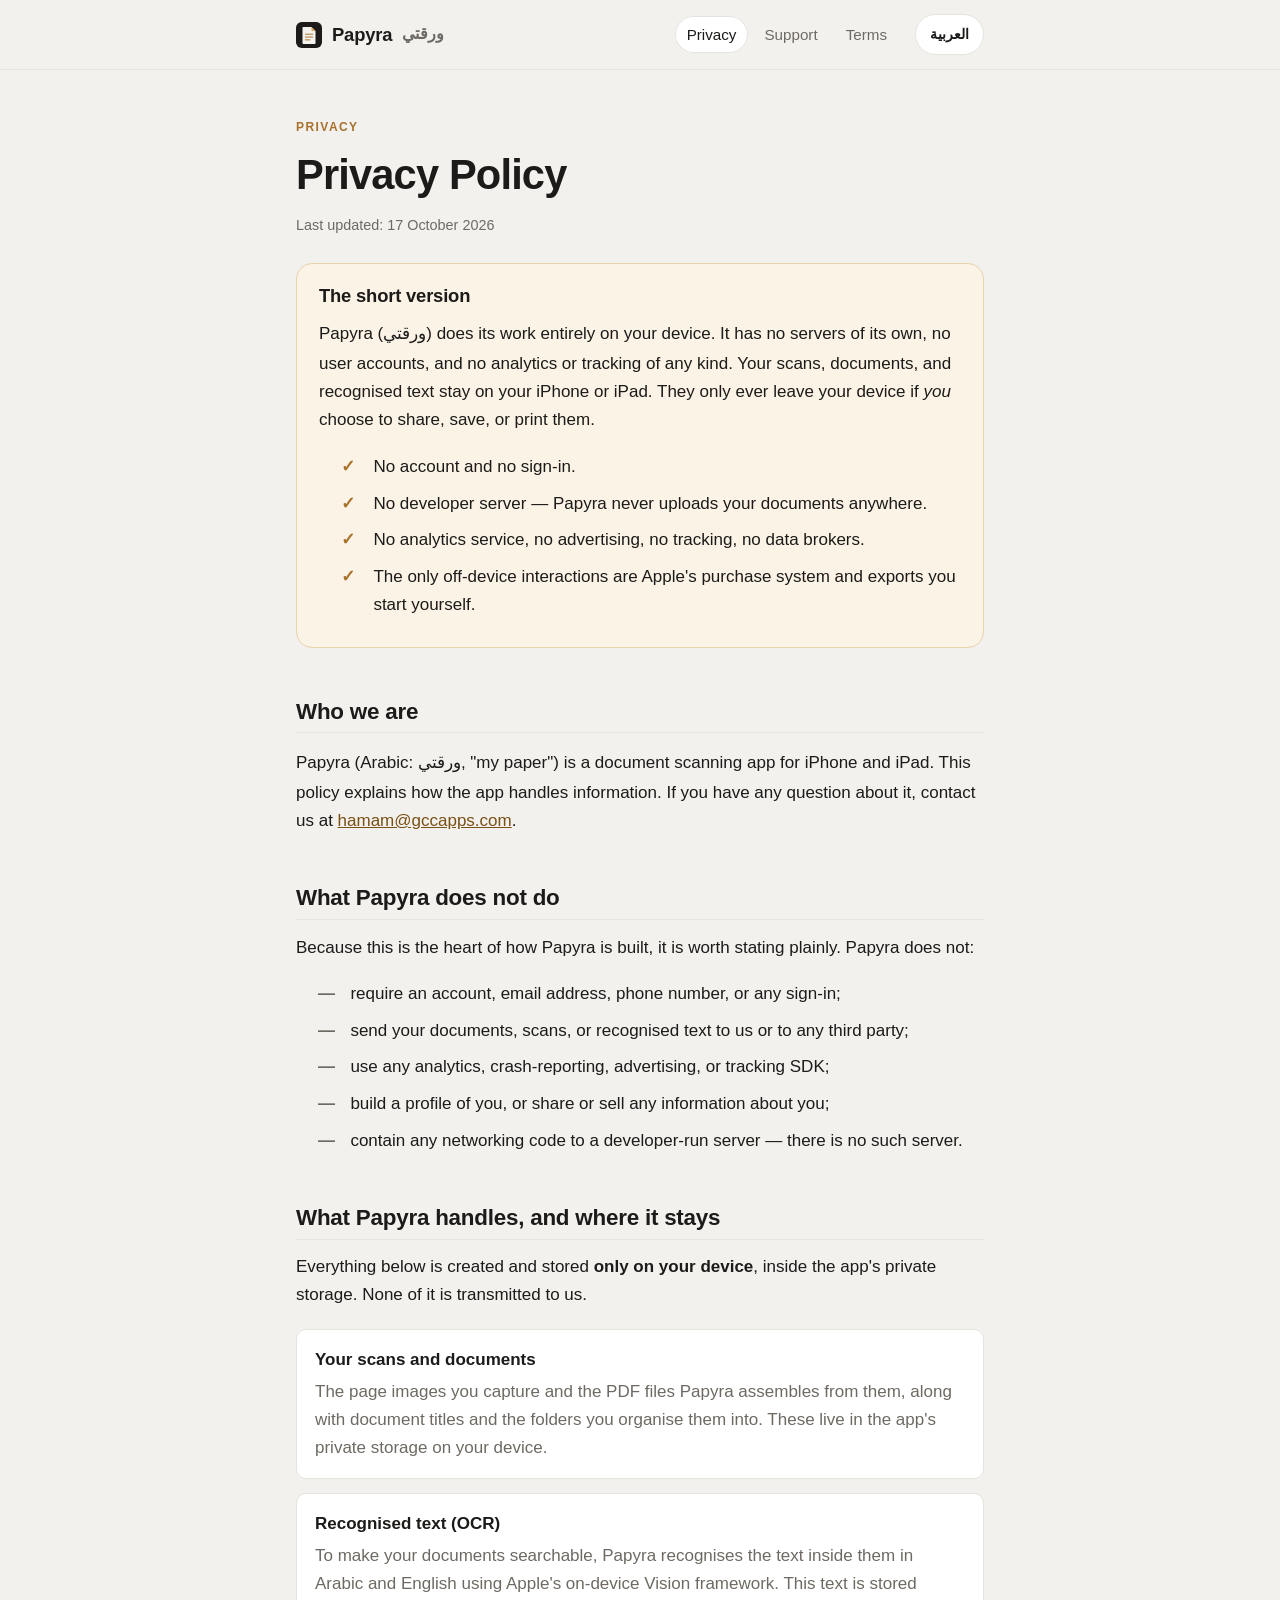
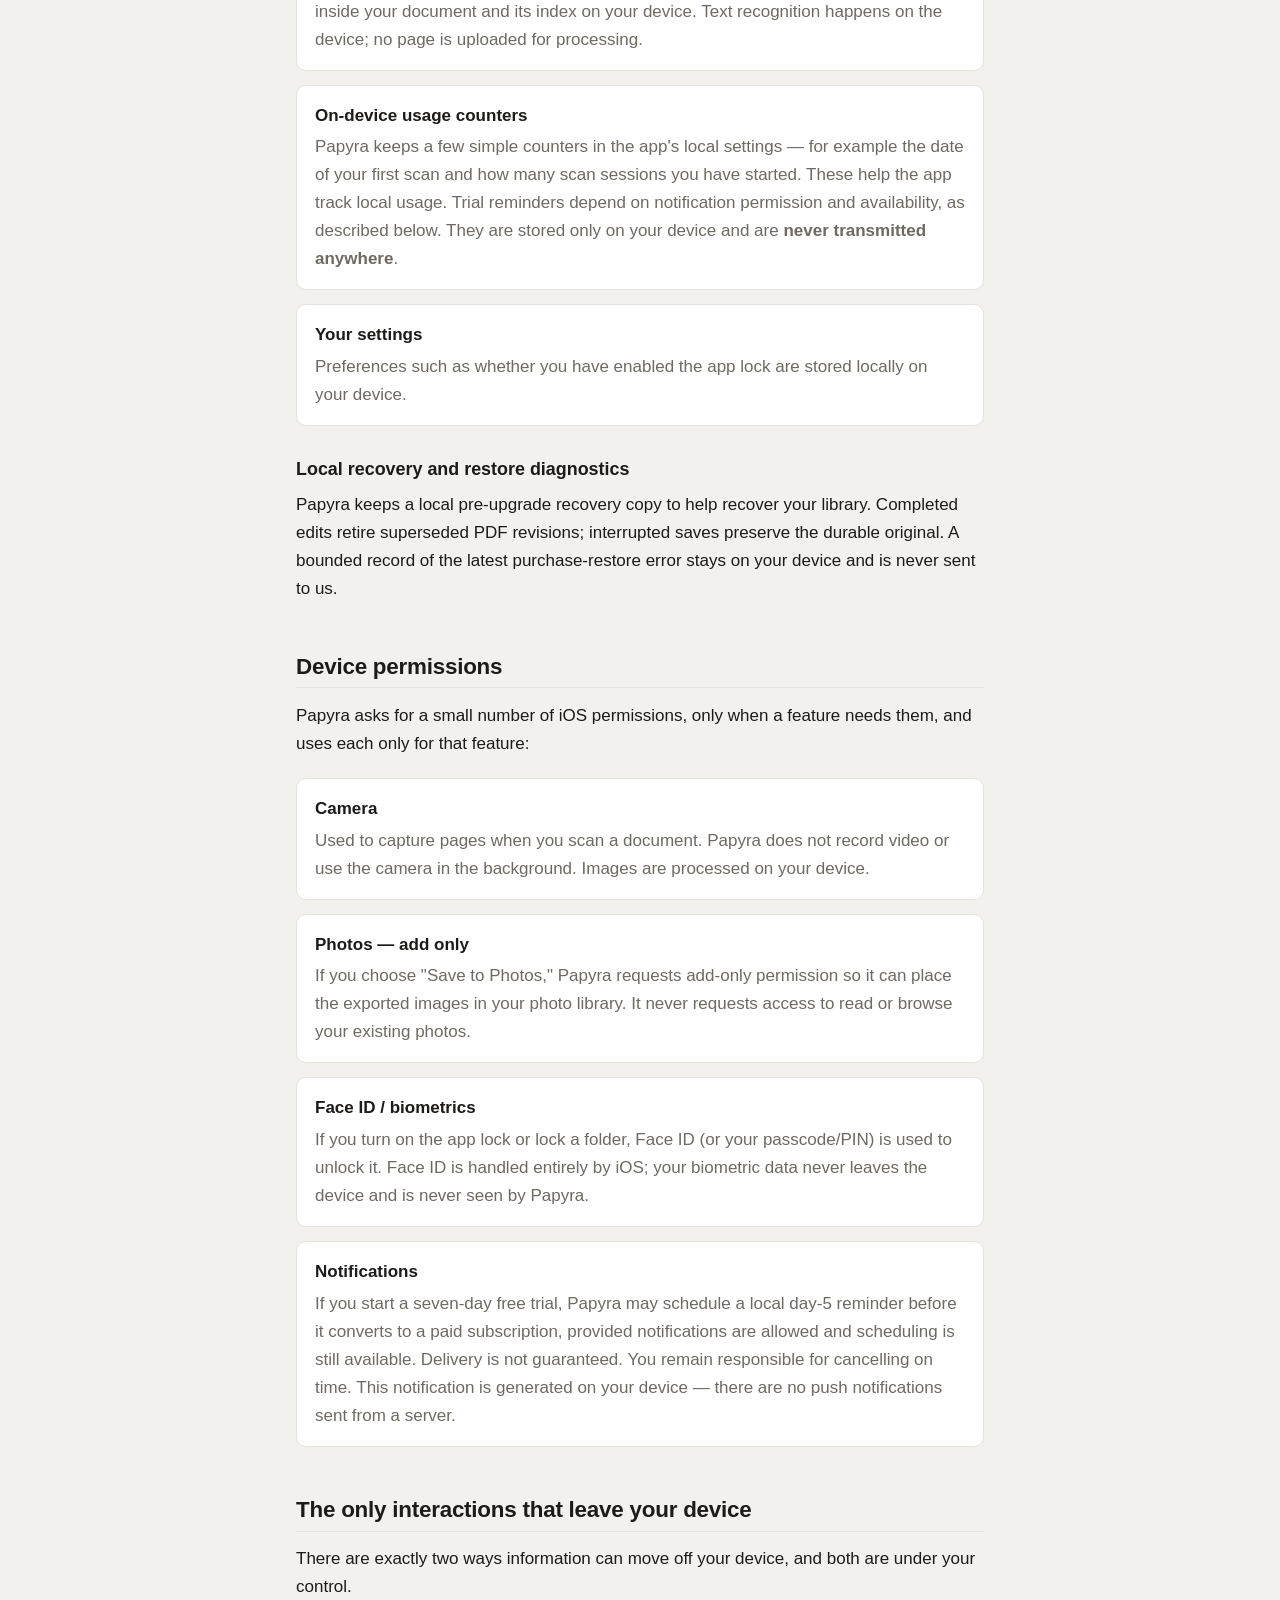
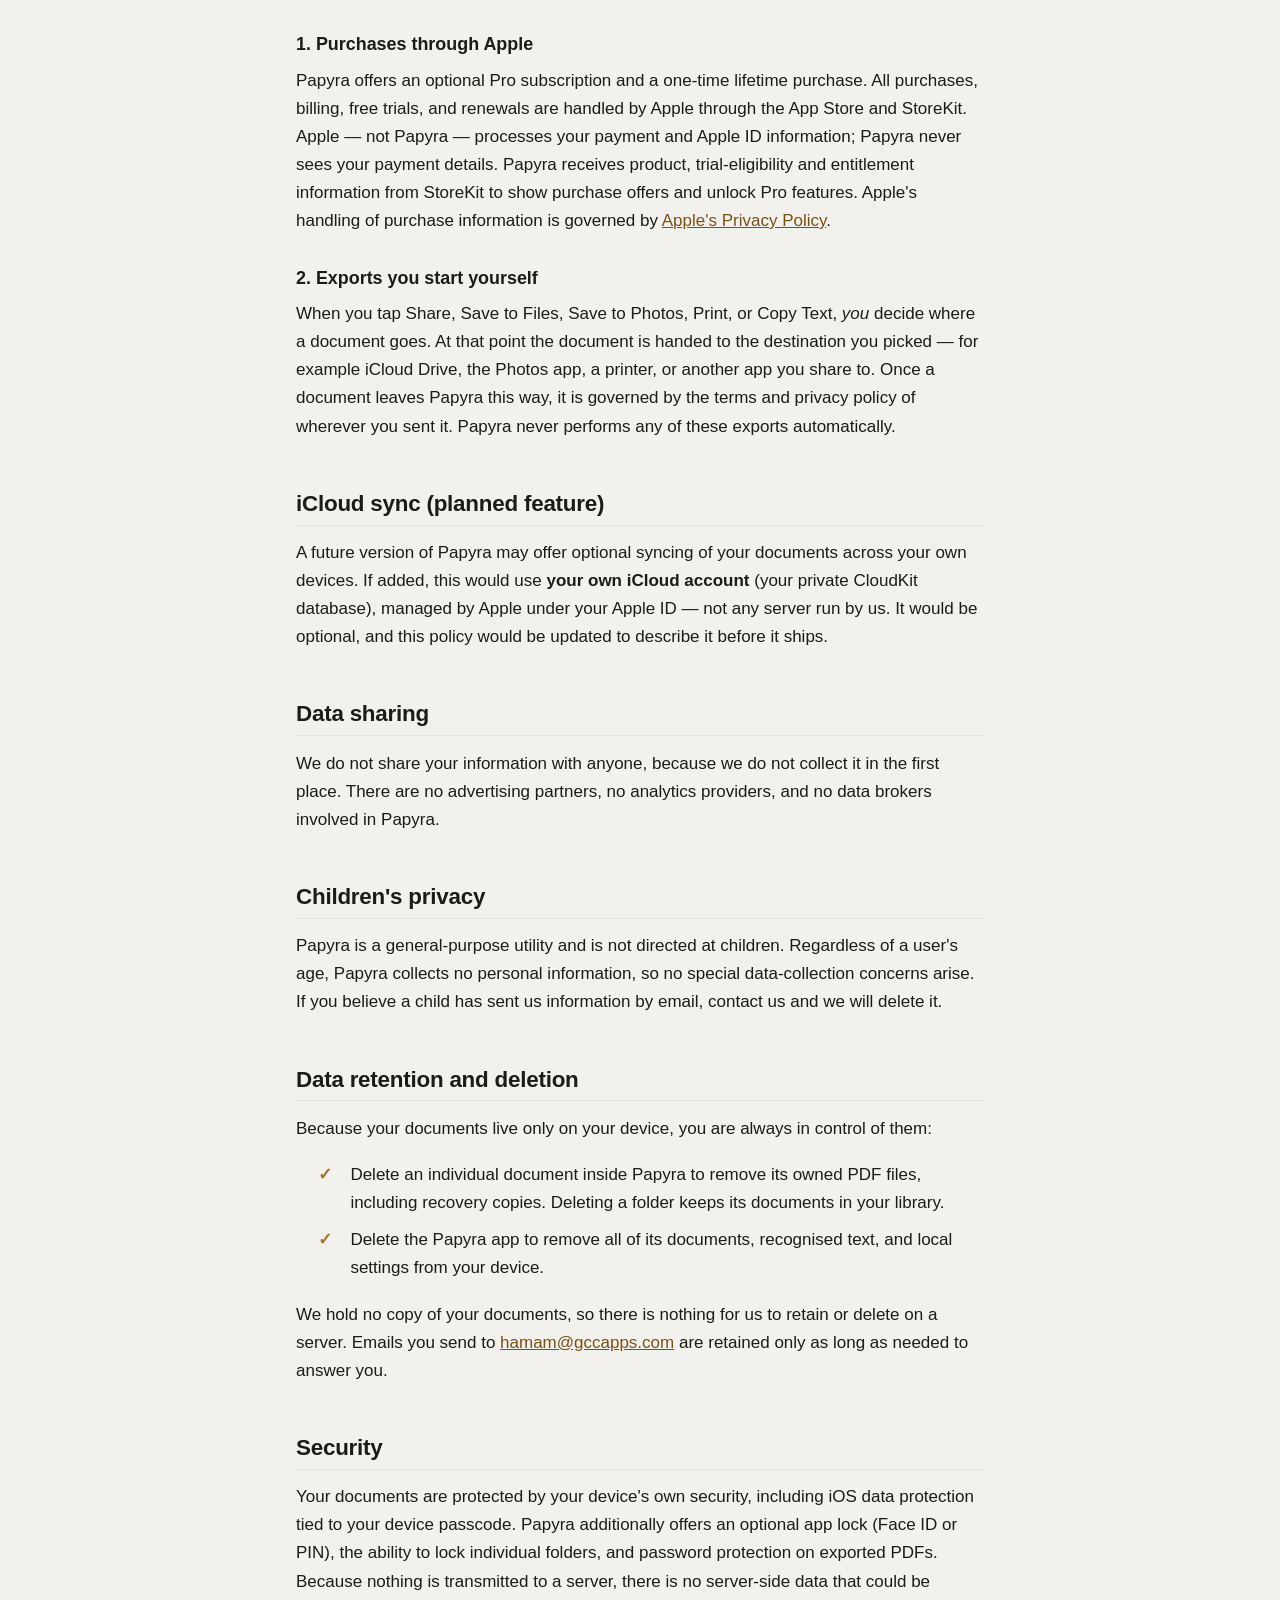
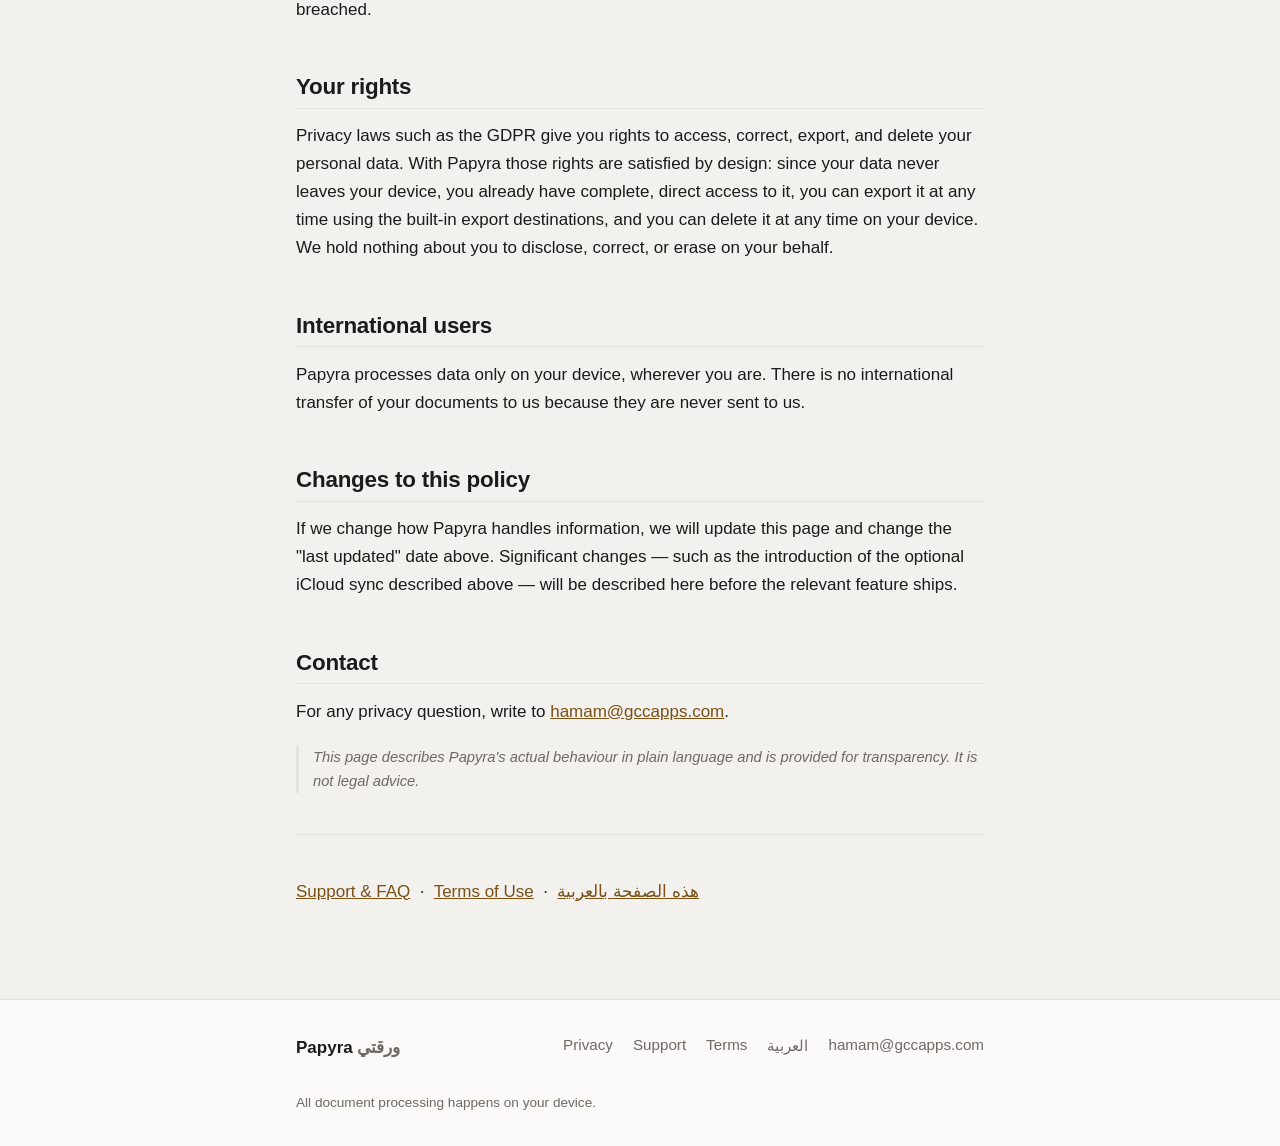
==== commit 19b2670a: "fix: align Pro offers and qualify trial reminders" ====
--- a/privacy/index.html
+++ b/privacy/index.html
@@ -76,7 +76,7 @@
         </div>
         <div class="row">
           <p class="k">On-device usage counters</p>
-          <p class="v">Papyra keeps a few simple counters in the app's local settings — for example the date of your first scan and how many scan sessions you have started. These help the app behave sensibly (such as knowing when to remind you before a free trial renews). They are stored only on your device and are <strong>never transmitted anywhere</strong>.</p>
+          <p class="v">Papyra keeps a few simple counters in the app's local settings — for example the date of your first scan and how many scan sessions you have started. These help the app track local usage. Trial reminders depend on notification permission and availability, as described below. They are stored only on your device and are <strong>never transmitted anywhere</strong>.</p>
         </div>
         <div class="row">
           <p class="k">Your settings</p>
@@ -104,7 +104,7 @@
         </div>
         <div class="row">
           <p class="k">Notifications</p>
-          <p class="v">If you start a free trial, Papyra schedules a local reminder before the trial converts to a paid subscription. This notification is generated on your device — there are no push notifications sent from a server.</p>
+          <p class="v">If you start a seven-day free trial, Papyra may schedule a local day-5 reminder before it converts to a paid subscription, provided notifications are allowed and scheduling is still available. Delivery is not guaranteed. You remain responsible for cancelling on time. This notification is generated on your device — there are no push notifications sent from a server.</p>
         </div>
       </div>
 
@@ -112,7 +112,7 @@
       <p>There are exactly two ways information can move off your device, and both are under your control.</p>
 
       <h3>1. Purchases through Apple</h3>
-      <p>Papyra offers an optional Pro subscription and a one-time lifetime purchase. All purchases, billing, free trials, and renewals are handled by Apple through the App Store and StoreKit. Apple — not Papyra — processes your payment and Apple ID information; Papyra never sees your payment details. Papyra only learns whether an active entitlement exists so it can unlock Pro features. Apple's handling of purchase information is governed by <a href="https://www.apple.com/legal/privacy/" rel="noopener" target="_blank">Apple's Privacy Policy</a>.</p>
+      <p>Papyra offers an optional Pro subscription and a one-time lifetime purchase. All purchases, billing, free trials, and renewals are handled by Apple through the App Store and StoreKit. Apple — not Papyra — processes your payment and Apple ID information; Papyra never sees your payment details. Papyra receives product, trial-eligibility and entitlement information from StoreKit to show purchase offers and unlock Pro features. Apple's handling of purchase information is governed by <a href="https://www.apple.com/legal/privacy/" rel="noopener" target="_blank">Apple's Privacy Policy</a>.</p>
 
       <h3>2. Exports you start yourself</h3>
       <p>When you tap Share, Save to Files, Save to Photos, Print, or Copy Text, <em>you</em> decide where a document goes. At that point the document is handed to the destination you picked — for example iCloud Drive, the Photos app, a printer, or another app you share to. Once a document leaves Papyra this way, it is governed by the terms and privacy policy of wherever you sent it. Papyra never performs any of these exports automatically.</p>
